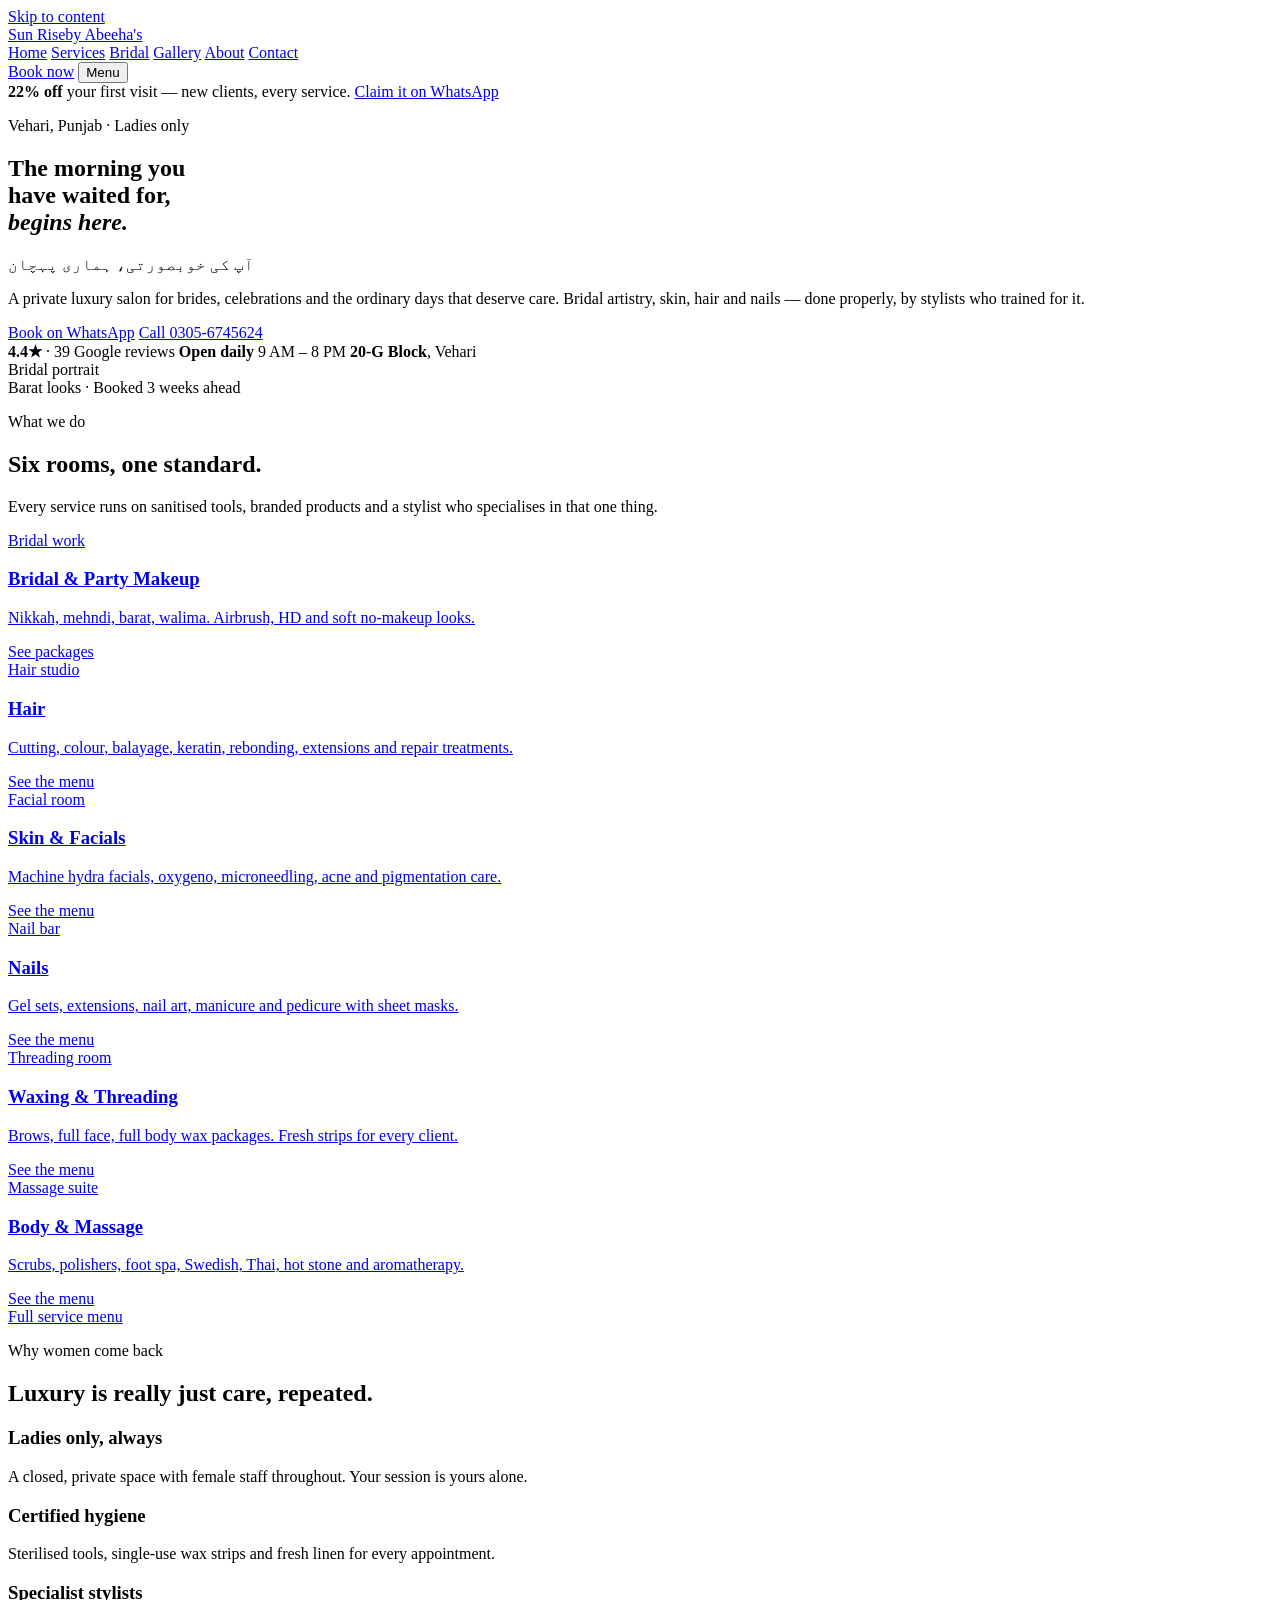
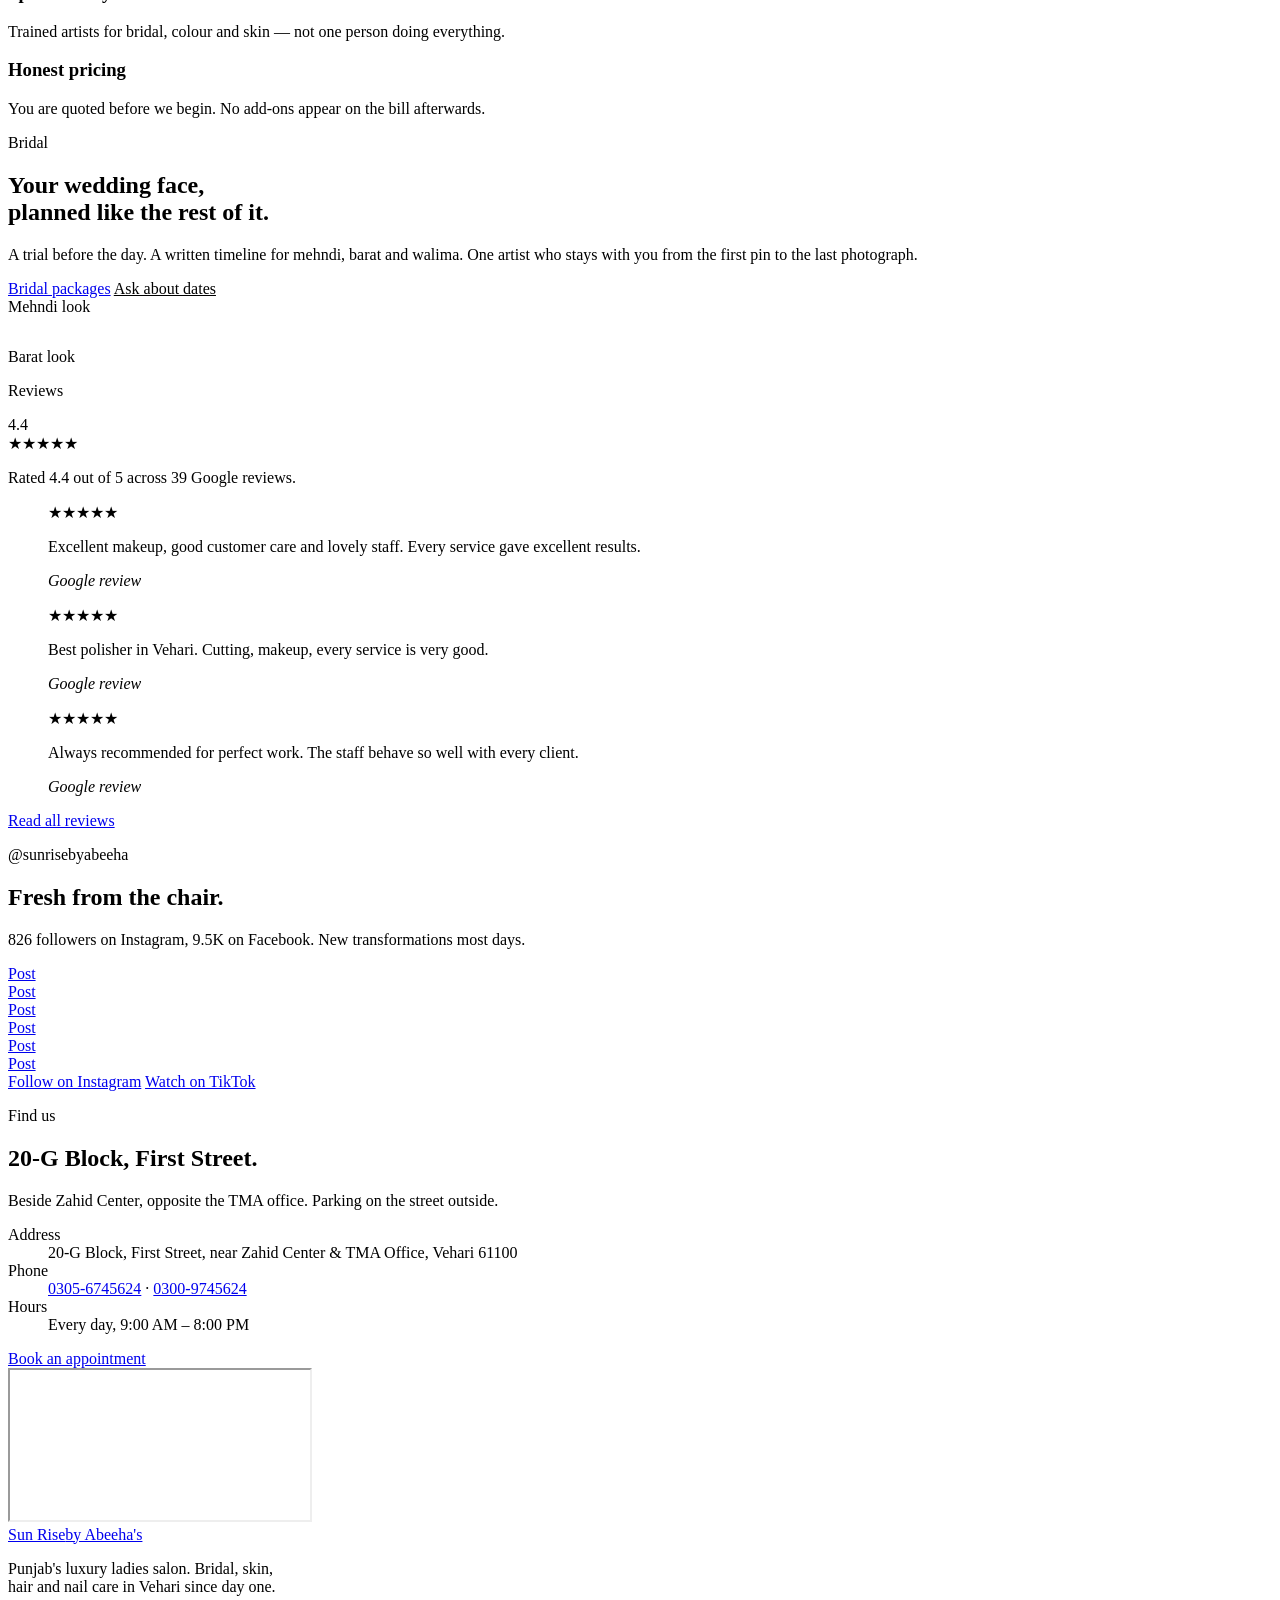
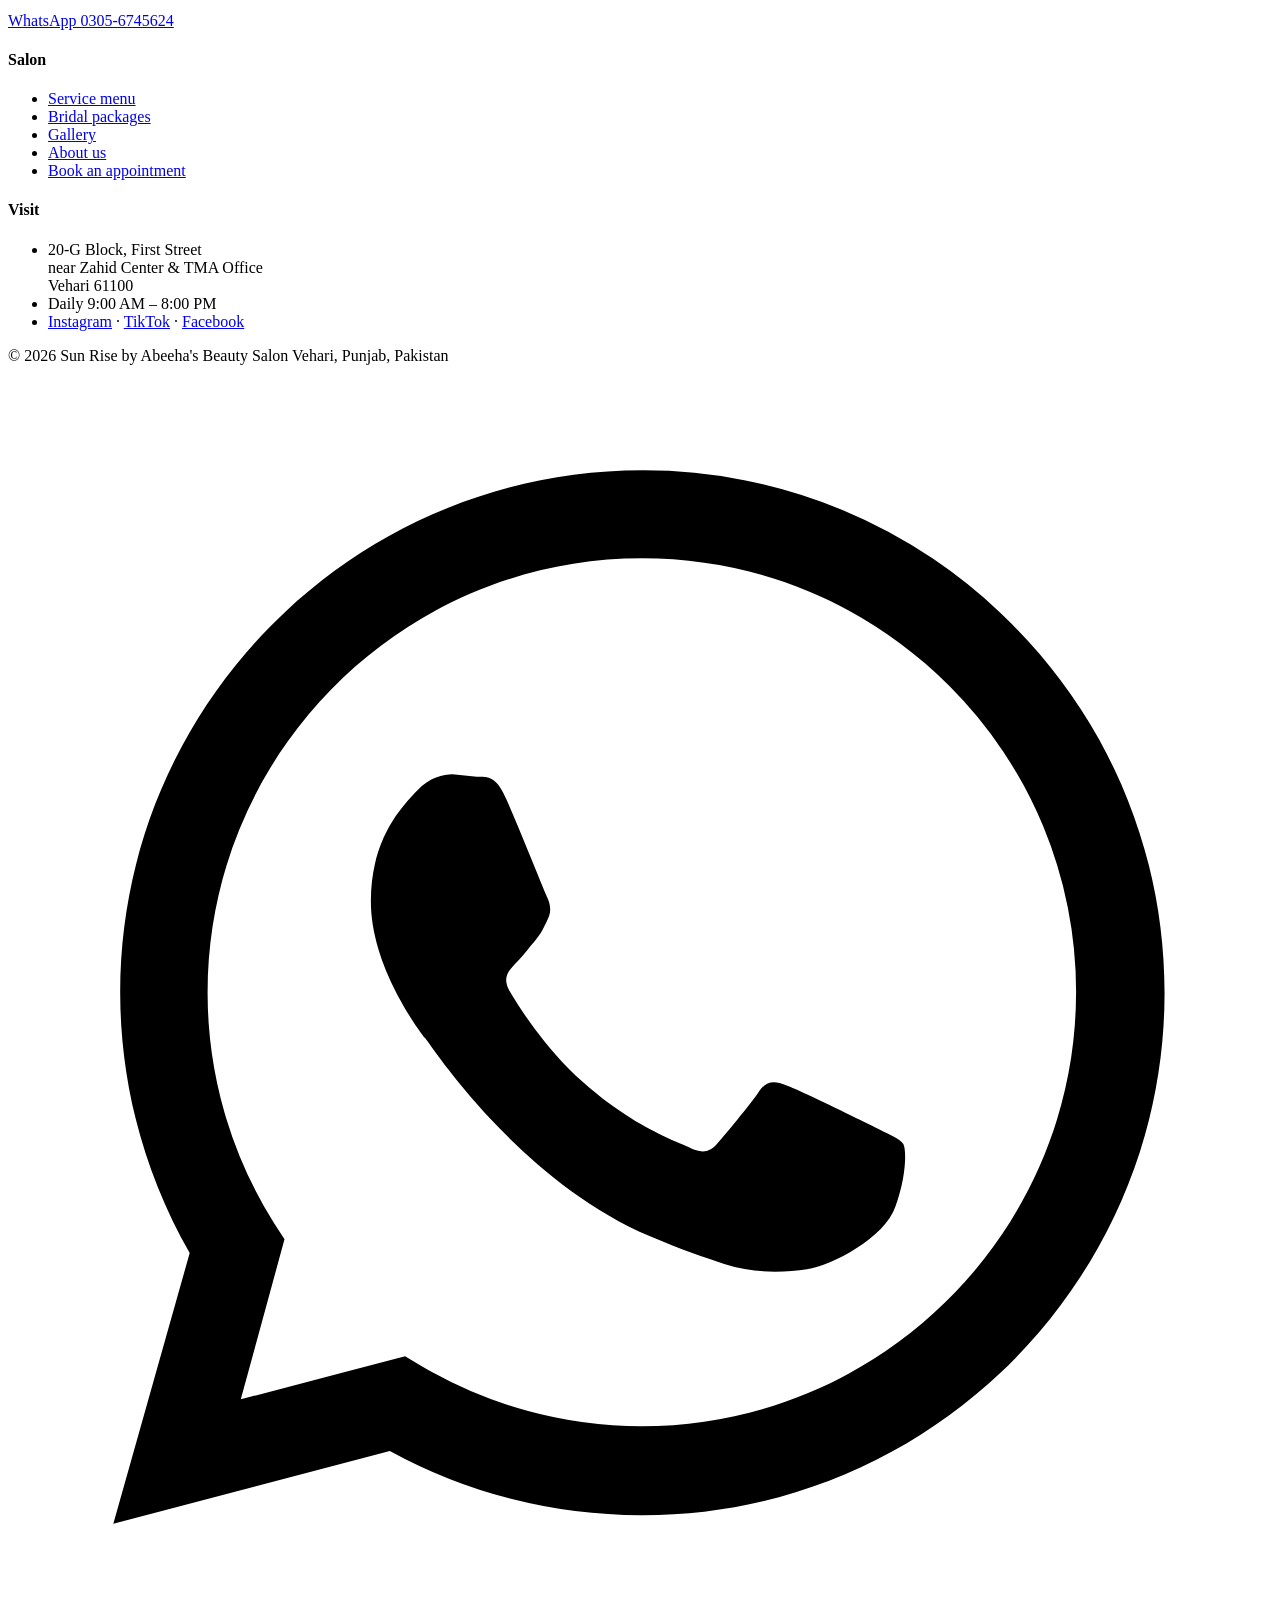
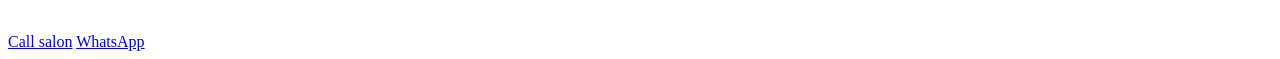
==== index.html @ e882ffe5 "Add files via upload" ====
<!DOCTYPE html>
<html lang="en">
<head>
<meta charset="utf-8">
<meta name="viewport" content="width=device-width, initial-scale=1">
<title>Sun Rise by Abeeha's Beauty Salon — Luxury Ladies Salon in Vehari</title>
<meta name="description" content="Vehari's luxury ladies-only beauty salon. Bridal makeup, hydra facials, hair colour, nails and massage by certified stylists. Open daily 9 AM–8 PM. 22% off your first visit.">
<link rel="canonical" href="https://www.sunrisebyabeeha.com/">
<meta property="og:type" content="website">
<meta property="og:title" content="Sun Rise by Abeeha's Beauty Salon — Luxury Ladies Salon in Vehari">
<meta property="og:description" content="Bridal makeup, skin, hair and nail care in a private ladies-only salon in Vehari. 22% off your first visit.">
<meta property="og:image" content="https://www.sunrisebyabeeha.com/images/og-cover.jpg">
<meta property="og:locale" content="en_PK">
<meta name="theme-color" content="#7B1E3A">
<link rel="preconnect" href="https://fonts.googleapis.com">
<link rel="preconnect" href="https://fonts.gstatic.com" crossorigin>
<link href="https://fonts.googleapis.com/css2?family=Fraunces:ital,opsz,wght@0,9..144,400;0,9..144,500;1,9..144,400&family=Jost:wght@300;400;500&family=Noto+Nastaliq+Urdu:wght@400&display=swap" rel="stylesheet">
<link rel="stylesheet" href="assets/styles.css">

<!-- Local business structured data. UPDATE the geo coordinates and URL once the domain is live. -->
<script type="application/ld+json">
{
  "@context": "https://schema.org",
  "@type": "BeautySalon",
  "name": "Sun Rise by Abeeha's Beauty Salon",
  "description": "Luxury ladies-only beauty salon in Vehari offering bridal makeup, facials, hair, nails, waxing and massage.",
  "image": "https://www.sunrisebyabeeha.com/images/og-cover.jpg",
  "url": "https://www.sunrisebyabeeha.com/",
  "telephone": "+923056745624",
  "priceRange": "$$",
  "currenciesAccepted": "PKR",
  "address": {
    "@type": "PostalAddress",
    "streetAddress": "20-G Block, First Street, near Zahid Center & TMA Office",
    "addressLocality": "Vehari",
    "addressRegion": "Punjab",
    "postalCode": "61100",
    "addressCountry": "PK"
  },
  "geo": { "@type": "GeoCoordinates", "latitude": 30.0442, "longitude": 72.3441 },
  "openingHoursSpecification": [{
    "@type": "OpeningHoursSpecification",
    "dayOfWeek": ["Monday","Tuesday","Wednesday","Thursday","Friday","Saturday","Sunday"],
    "opens": "09:00", "closes": "20:00"
  }],
  "aggregateRating": { "@type": "AggregateRating", "ratingValue": "4.4", "reviewCount": "39" },
  "sameAs": [
    "https://www.instagram.com/sunrisebyabeeha",
    "https://www.tiktok.com/@sunrisesaloon",
    "https://www.facebook.com/SunRiseByAbeehasBeautySalon"
  ],
  "hasOfferCatalog": {
    "@type": "OfferCatalog",
    "name": "Salon services",
    "itemListElement": [
      { "@type": "Offer", "itemOffered": { "@type": "Service", "name": "Bridal makeup" } },
      { "@type": "Offer", "itemOffered": { "@type": "Service", "name": "Hydra facial" } },
      { "@type": "Offer", "itemOffered": { "@type": "Service", "name": "Hair colour and styling" } },
      { "@type": "Offer", "itemOffered": { "@type": "Service", "name": "Manicure and pedicure" } }
    ]
  }
}
</script>
</head>

<body>
<a class="skip" href="#main">Skip to content</a>

<!-- ===== Header ===== -->
<header class="top">
  <div class="shell top__in">
    <a class="brand" href="index.html">
      <span class="brand__mark" aria-hidden="true"></span>
      <span class="brand__name">Sun Rise<span class="brand__sub">by Abeeha's</span></span>
    </a>
    <nav class="nav" id="nav" aria-label="Main">
      <a href="index.html" aria-current="page">Home</a>
      <a href="services.html">Services</a>
      <a href="bridal.html">Bridal</a>
      <a href="gallery.html">Gallery</a>
      <a href="about.html">About</a>
      <a href="contact.html">Contact</a>
    </nav>
    <a class="btn top__cta" href="contact.html">Book now</a>
    <button class="burger" type="button" aria-expanded="false" aria-controls="nav">
      <span></span><span></span><span></span>
      <span class="sr">Menu</span>
    </button>
  </div>
</header>

<!-- ===== Offer ribbon ===== -->
<div class="ribbon">
  <div class="shell ribbon__in">
    <span><b>22% off</b> your first visit — new clients, every service.</span>
    <a href="https://wa.me/923056745624?text=Assalam-o-Alaikum!%20I%20am%20a%20new%20client%20and%20would%20like%20to%20claim%20the%2022%25%20first-visit%20offer.">Claim it on WhatsApp</a>
  </div>
</div>

<main id="main">

  <!-- ===== Hero ===== -->
  <section class="hero">
    <div class="shell hero__in">
      <div>
        <p class="eyebrow">Vehari, Punjab · Ladies only</p>
        <h1>The morning you<br>have waited for,<br><em>begins here.</em></h1>
        <p class="hero__urdu" lang="ur">آپ کی خوبصورتی، ہماری پہچان</p>
        <p class="lede">A private luxury salon for brides, celebrations and the ordinary days that deserve care. Bridal artistry, skin, hair and nails — done properly, by stylists who trained for it.</p>
        <div class="btn-row">
          <a class="btn" href="https://wa.me/923056745624?text=Assalam-o-Alaikum!%20I%20would%20like%20to%20book%20an%20appointment." rel="noopener">Book on WhatsApp</a>
          <a class="btn btn--ghost" href="tel:+923056745624">Call 0305-6745624</a>
        </div>
        <div class="hero__meta">
          <span><b>4.4★</b> · 39 Google reviews</span>
          <span><b>Open daily</b> 9 AM – 8 PM</span>
          <span><b>20-G Block</b>, Vehari</span>
        </div>
      </div>

      <div class="niche">
        <!-- REPLACE: bridal portrait, shot vertically (3:4). Ideal size 900×1200. -->
        <div class="niche__frame"><div class="ph ph--c">Bridal portrait</div></div>
        <span class="niche__tag">Barat looks · Booked 3 weeks ahead</span>
      </div>
    </div>
  </section>

  <!-- ===== Services ===== -->
  <section class="band band--tint">
    <div class="shell">
      <div class="head rise">
        <p class="eyebrow">What we do</p>
        <h2>Six rooms, one standard.</h2>
        <p class="lede">Every service runs on sanitised tools, branded products and a stylist who specialises in that one thing.</p>
      </div>

      <div class="grid grid--3 rise">
        <a class="cat" href="bridal.html">
          <div class="cat__img"><div class="ph ph--c">Bridal work</div></div>
          <div class="cat__body">
            <h3>Bridal &amp; Party Makeup</h3>
            <p>Nikkah, mehndi, barat, walima. Airbrush, HD and soft no-makeup looks.</p>
            <span class="cat__more">See packages</span>
          </div>
        </a>
        <a class="cat" href="services.html#hair">
          <div class="cat__img"><div class="ph ph--d">Hair studio</div></div>
          <div class="cat__body">
            <h3>Hair</h3>
            <p>Cutting, colour, balayage, keratin, rebonding, extensions and repair treatments.</p>
            <span class="cat__more">See the menu</span>
          </div>
        </a>
        <a class="cat" href="services.html#skin">
          <div class="cat__img"><div class="ph ph--a">Facial room</div></div>
          <div class="cat__body">
            <h3>Skin &amp; Facials</h3>
            <p>Machine hydra facials, oxygeno, microneedling, acne and pigmentation care.</p>
            <span class="cat__more">See the menu</span>
          </div>
        </a>
        <a class="cat" href="services.html#nails">
          <div class="cat__img"><div class="ph ph--b">Nail bar</div></div>
          <div class="cat__body">
            <h3>Nails</h3>
            <p>Gel sets, extensions, nail art, manicure and pedicure with sheet masks.</p>
            <span class="cat__more">See the menu</span>
          </div>
        </a>
        <a class="cat" href="services.html#wax">
          <div class="cat__img"><div class="ph ph--e">Threading room</div></div>
          <div class="cat__body">
            <h3>Waxing &amp; Threading</h3>
            <p>Brows, full face, full body wax packages. Fresh strips for every client.</p>
            <span class="cat__more">See the menu</span>
          </div>
        </a>
        <a class="cat" href="services.html#body">
          <div class="cat__img"><div class="ph ph--d">Massage suite</div></div>
          <div class="cat__body">
            <h3>Body &amp; Massage</h3>
            <p>Scrubs, polishers, foot spa, Swedish, Thai, hot stone and aromatherapy.</p>
            <span class="cat__more">See the menu</span>
          </div>
        </a>
      </div>

      <div class="btn-row mt rise"><a class="btn btn--ghost" href="services.html">Full service menu</a></div>
    </div>
  </section>

  <!-- ===== Why us ===== -->
  <section class="band">
    <div class="shell">
      <div class="head head--center rise">
        <p class="eyebrow eyebrow--center">Why women come back</p>
        <h2>Luxury is really just care, repeated.</h2>
      </div>
      <div class="grid grid--4 rise">
        <div class="value">
          <h3>Ladies only, always</h3>
          <p>A closed, private space with female staff throughout. Your session is yours alone.</p>
        </div>
        <div class="value">
          <h3>Certified hygiene</h3>
          <p>Sterilised tools, single-use wax strips and fresh linen for every appointment.</p>
        </div>
        <div class="value">
          <h3>Specialist stylists</h3>
          <p>Trained artists for bridal, colour and skin — not one person doing everything.</p>
        </div>
        <div class="value">
          <h3>Honest pricing</h3>
          <p>You are quoted before we begin. No add-ons appear on the bill afterwards.</p>
        </div>
      </div>
    </div>
  </section>

  <!-- ===== Bridal strip ===== -->
  <section class="band band--rose">
    <div class="shell grid grid--2" style="align-items:center">
      <div class="rise">
        <p class="eyebrow">Bridal</p>
        <h2>Your wedding face,<br>planned like the rest of it.</h2>
        <p class="lede mt">A trial before the day. A written timeline for mehndi, barat and walima. One artist who stays with you from the first pin to the last photograph.</p>
        <div class="btn-row mt">
          <a class="btn btn--light" href="bridal.html">Bridal packages</a>
          <a class="btn btn--ghost" style="color:var(--gold-light);border-color:var(--gold-light)" href="https://wa.me/923056745624?text=Assalam-o-Alaikum!%20I%20would%20like%20to%20ask%20about%20bridal%20packages.">Ask about dates</a>
        </div>
      </div>
      <div class="grid grid--2 rise">
        <!-- REPLACE: two bridal photos, square or 3:4 -->
        <div class="shot shot--tall" style="cursor:default"><div class="ph ph--c">Mehndi look</div></div>
        <div class="shot shot--tall" style="cursor:default;margin-top:2rem"><div class="ph ph--e">Barat look</div></div>
      </div>
    </div>
  </section>

  <!-- ===== Reviews ===== -->
  <section class="band band--tint">
    <div class="shell">
      <div class="head rise">
        <p class="eyebrow">Reviews</p>
        <div class="score">
          <span class="score__n">4.4</span>
          <div>
            <div class="stars" aria-hidden="true">★★★★★</div>
            <p class="lede">Rated 4.4 out of 5 across 39 Google reviews.</p>
          </div>
        </div>
      </div>
      <div class="grid grid--3 rise">
        <blockquote class="review">
          <div class="stars" aria-hidden="true">★★★★★</div>
          <p>Excellent makeup, good customer care and lovely staff. Every service gave excellent results.</p>
          <cite>Google review</cite>
        </blockquote>
        <blockquote class="review">
          <div class="stars" aria-hidden="true">★★★★★</div>
          <p>Best polisher in Vehari. Cutting, makeup, every service is very good.</p>
          <cite>Google review</cite>
        </blockquote>
        <blockquote class="review">
          <div class="stars" aria-hidden="true">★★★★★</div>
          <p>Always recommended for perfect work. The staff behave so well with every client.</p>
          <cite>Google review</cite>
        </blockquote>
      </div>
      <!-- REPLACE the three quotes above with your latest Google reviews. -->
      <div class="btn-row mt rise"><a class="btn btn--ghost" href="https://www.google.com/search?q=Sun+Rise+by+Abeeha%27s+Beauty+Salon+Vehari" rel="noopener">Read all reviews</a></div>
    </div>
  </section>

  <!-- ===== Instagram ===== -->
  <section class="band">
    <div class="shell">
      <div class="head head--center rise">
        <p class="eyebrow eyebrow--center">@sunrisebyabeeha</p>
        <h2>Fresh from the chair.</h2>
        <p class="lede">826 followers on Instagram, 9.5K on Facebook. New transformations most days.</p>
      </div>
      <!-- REPLACE: six recent Instagram squares, or install a free feed widget here. -->
      <div class="ig rise">
        <a href="https://www.instagram.com/sunrisebyabeeha" rel="noopener"><div class="ph ph--a">Post</div></a>
        <a href="https://www.instagram.com/sunrisebyabeeha" rel="noopener"><div class="ph ph--c">Post</div></a>
        <a href="https://www.instagram.com/sunrisebyabeeha" rel="noopener"><div class="ph ph--b">Post</div></a>
        <a href="https://www.instagram.com/sunrisebyabeeha" rel="noopener"><div class="ph ph--e">Post</div></a>
        <a href="https://www.instagram.com/sunrisebyabeeha" rel="noopener"><div class="ph ph--d">Post</div></a>
        <a href="https://www.instagram.com/sunrisebyabeeha" rel="noopener"><div class="ph ph--a">Post</div></a>
      </div>
      <div class="btn-row mt rise" style="justify-content:center">
        <a class="btn btn--ghost" href="https://www.instagram.com/sunrisebyabeeha" rel="noopener">Follow on Instagram</a>
        <a class="btn btn--ghost" href="https://www.tiktok.com/@sunrisesaloon" rel="noopener">Watch on TikTok</a>
      </div>
    </div>
  </section>

  <!-- ===== Visit ===== -->
  <section class="band band--tint">
    <div class="shell grid grid--2">
      <div class="rise">
        <p class="eyebrow">Find us</p>
        <h2>20-G Block, First Street.</h2>
        <p class="lede mt">Beside Zahid Center, opposite the TMA office. Parking on the street outside.</p>
        <dl class="info mt">
          <div><dt>Address</dt><dd>20-G Block, First Street, near Zahid Center &amp; TMA Office, Vehari 61100</dd></div>
          <div><dt>Phone</dt><dd><a href="tel:+923056745624">0305-6745624</a> · <a href="tel:+923009745624">0300-9745624</a></dd></div>
          <div><dt>Hours</dt><dd>Every day, 9:00 AM – 8:00 PM</dd></div>
        </dl>
        <div class="btn-row mt"><a class="btn" href="contact.html">Book an appointment</a></div>
      </div>
      <!-- REPLACE the src below with your own Google Maps embed:
           Google Maps → search the salon → Share → Embed a map → copy the iframe. -->
      <div class="map-frame rise">
        <iframe title="Map to Sun Rise by Abeeha's Beauty Salon, Vehari" loading="lazy" referrerpolicy="no-referrer-when-downgrade"
          src="https://www.google.com/maps?q=20-G%20Block%20First%20Street%20near%20Zahid%20Center%20Vehari&output=embed"></iframe>
      </div>
    </div>
  </section>

</main>

<!-- ===== Footer ===== -->
<footer class="foot">
  <div class="shell">
    <div class="foot__grid">
      <div>
        <a class="brand" href="index.html">
          <span class="brand__mark" aria-hidden="true"></span>
          <span class="brand__name">Sun Rise<span class="brand__sub">by Abeeha's</span></span>
        </a>
        <p style="margin-top:1rem;max-width:34ch">Punjab's luxury ladies salon. Bridal, skin, hair and nail care in Vehari since day one.</p>
        <p style="margin-top:1rem"><a href="https://wa.me/923056745624">WhatsApp 0305-6745624</a></p>
      </div>
      <div>
        <h4>Salon</h4>
        <ul>
          <li><a href="services.html">Service menu</a></li>
          <li><a href="bridal.html">Bridal packages</a></li>
          <li><a href="gallery.html">Gallery</a></li>
          <li><a href="about.html">About us</a></li>
          <li><a href="contact.html">Book an appointment</a></li>
        </ul>
      </div>
      <div>
        <h4>Visit</h4>
        <ul>
          <li>20-G Block, First Street<br>near Zahid Center &amp; TMA Office<br>Vehari 61100</li>
          <li>Daily 9:00 AM – 8:00 PM</li>
          <li><a href="https://www.instagram.com/sunrisebyabeeha">Instagram</a> · <a href="https://www.tiktok.com/@sunrisesaloon">TikTok</a> · <a href="https://www.facebook.com/SunRiseByAbeehasBeautySalon">Facebook</a></li>
        </ul>
      </div>
    </div>
    <div class="foot__base">
      <span>© <span data-year>2026</span> Sun Rise by Abeeha's Beauty Salon</span>
      <span>Vehari, Punjab, Pakistan</span>
    </div>
  </div>
</footer>

<!-- ===== Persistent contact ===== -->
<a class="wa" href="https://wa.me/923056745624?text=Assalam-o-Alaikum!%20I%20would%20like%20to%20book%20an%20appointment." aria-label="Message us on WhatsApp" rel="noopener">
  <svg viewBox="0 0 24 24" aria-hidden="true"><path d="M12.04 2C6.58 2 2.13 6.45 2.13 11.91c0 1.75.46 3.45 1.32 4.95L2 22l5.25-1.38a9.9 9.9 0 0 0 4.79 1.22h.01c5.46 0 9.91-4.45 9.91-9.91 0-2.65-1.03-5.14-2.9-7.01A9.82 9.82 0 0 0 12.04 2m0 1.67c2.2 0 4.27.86 5.83 2.42a8.2 8.2 0 0 1 2.41 5.82c0 4.54-3.7 8.24-8.25 8.24a8.23 8.23 0 0 1-4.19-1.15l-.3-.18-3.12.82.83-3.04-.2-.31a8.19 8.19 0 0 1-1.26-4.38c0-4.54 3.7-8.24 8.25-8.24m-3.6 4.1c-.17 0-.44.06-.67.31-.23.25-.88.86-.88 2.1s.9 2.43 1.03 2.6c.13.16 1.76 2.68 4.26 3.76.6.26 1.06.41 1.42.53.6.19 1.14.16 1.57.1.48-.07 1.48-.6 1.68-1.19.21-.58.21-1.08.15-1.19-.06-.1-.23-.16-.48-.29-.25-.12-1.48-.73-1.71-.81-.23-.09-.4-.13-.56.12-.17.25-.64.81-.79.98-.14.16-.29.19-.54.06-.25-.12-1.06-.39-2.01-1.24-.74-.66-1.24-1.48-1.39-1.73-.14-.25-.01-.38.11-.51.11-.11.25-.29.37-.43.13-.15.17-.25.25-.42.08-.16.04-.31-.02-.43-.06-.13-.55-1.36-.77-1.85-.2-.48-.41-.42-.56-.42z"/></svg>
</a>
<nav class="callbar" aria-label="Quick contact">
  <a class="callbar__call" href="tel:+923056745624">Call salon</a>
  <a class="callbar__wa" href="https://wa.me/923056745624?text=Assalam-o-Alaikum!%20I%20would%20like%20to%20book%20an%20appointment." rel="noopener">WhatsApp</a>
</nav>

<script src="assets/site.js" defer></script>
</body>
</html>
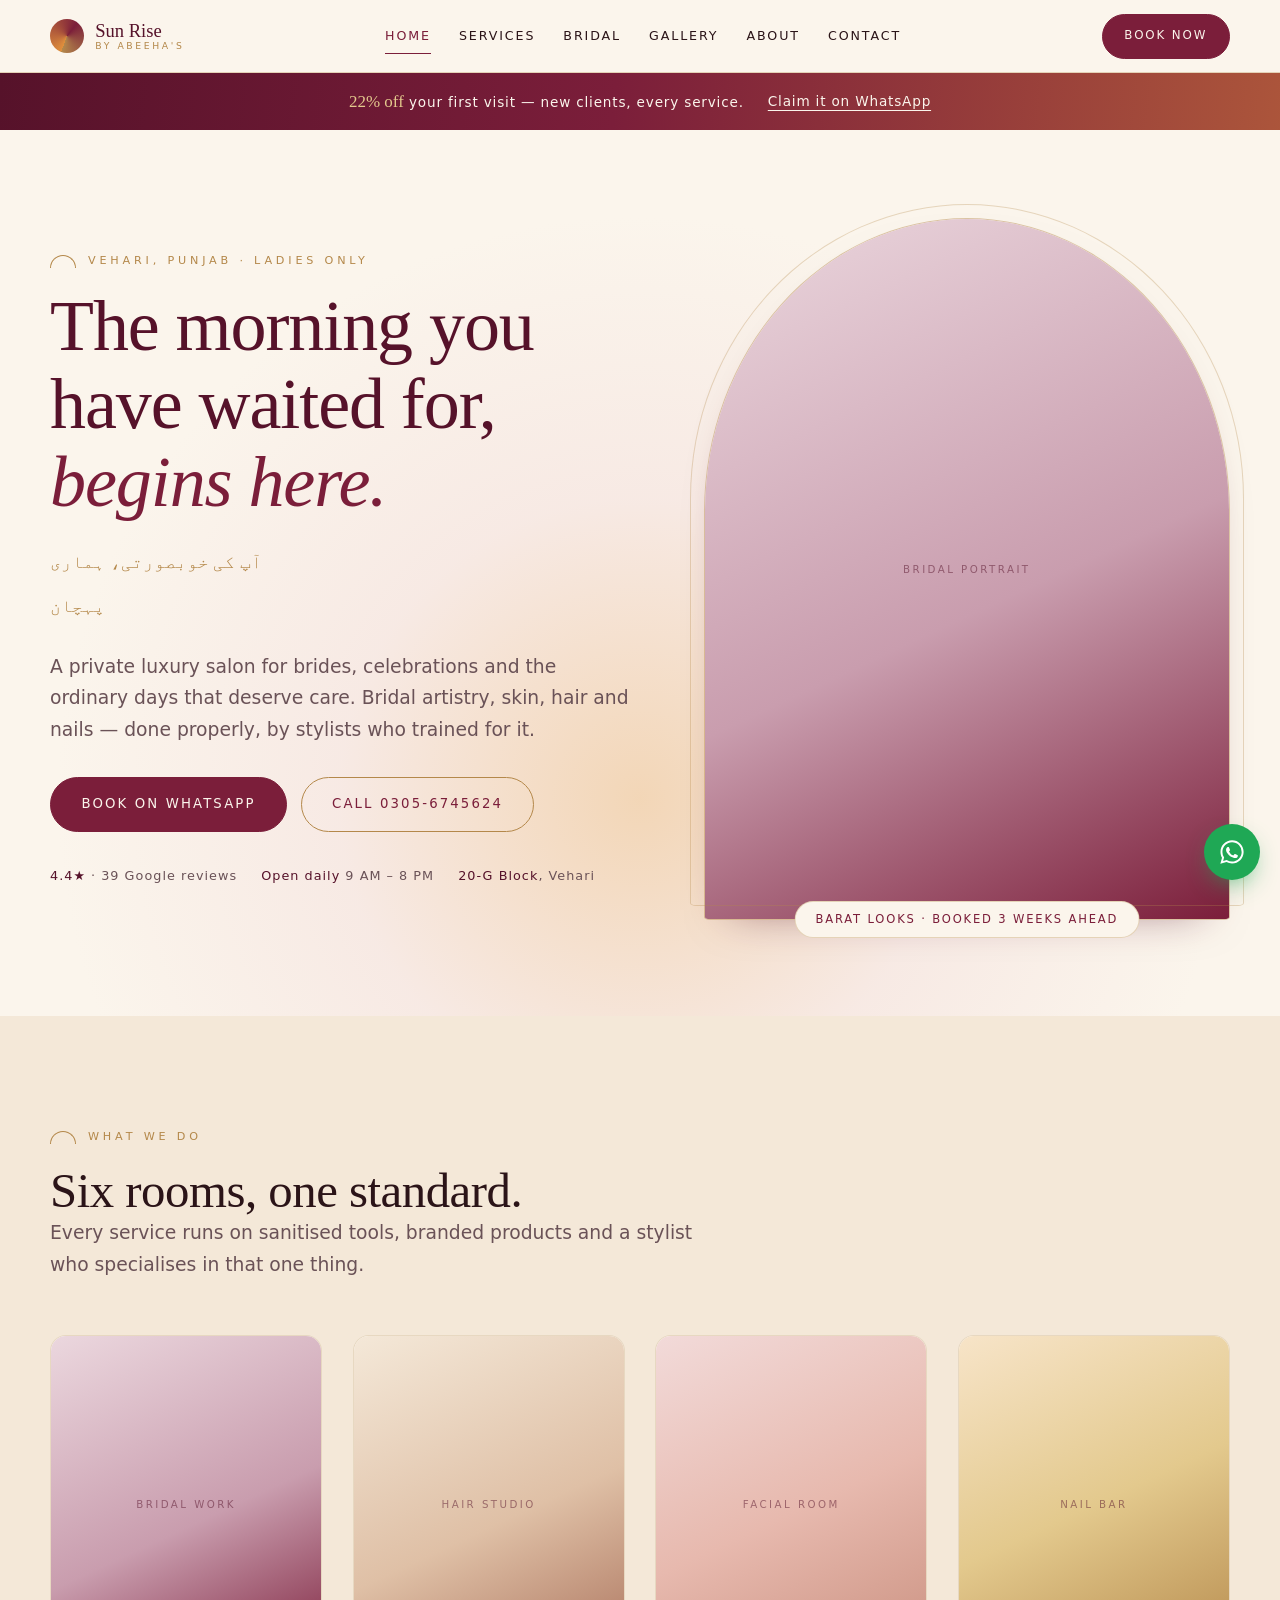
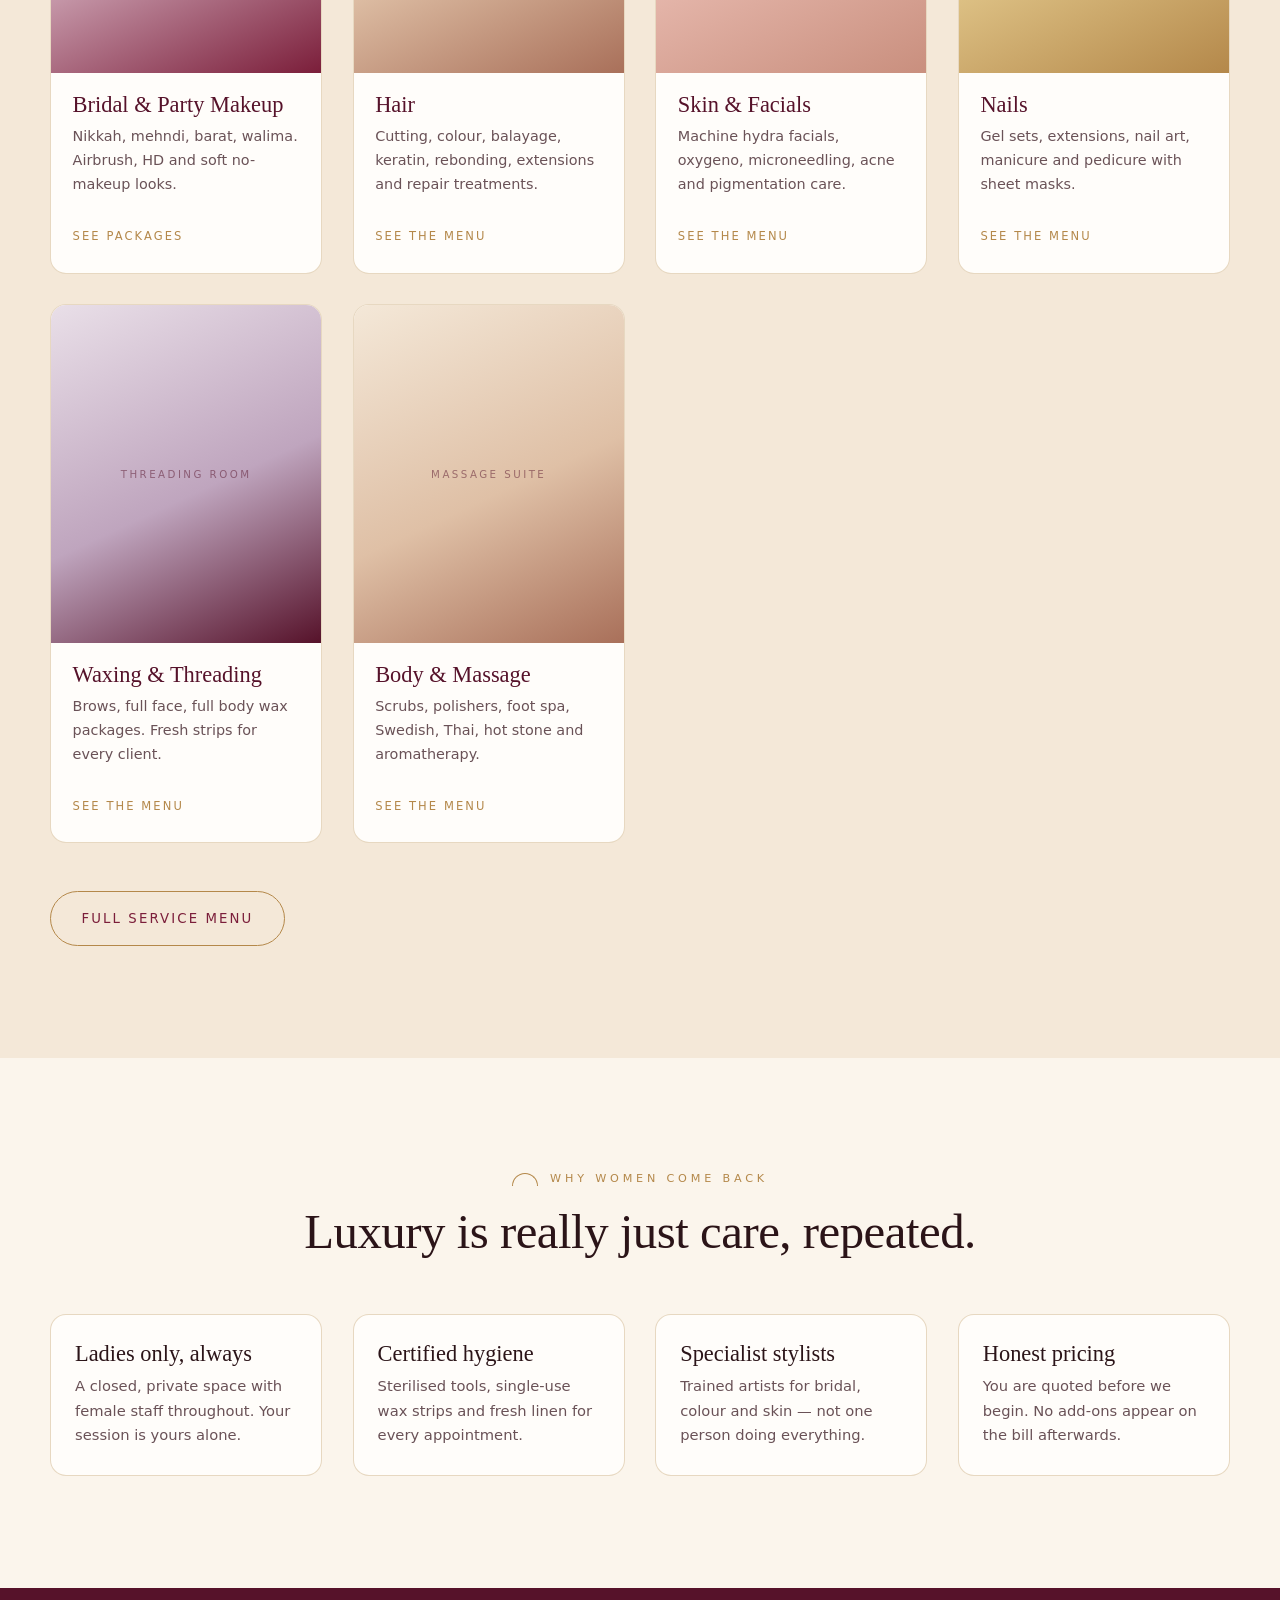
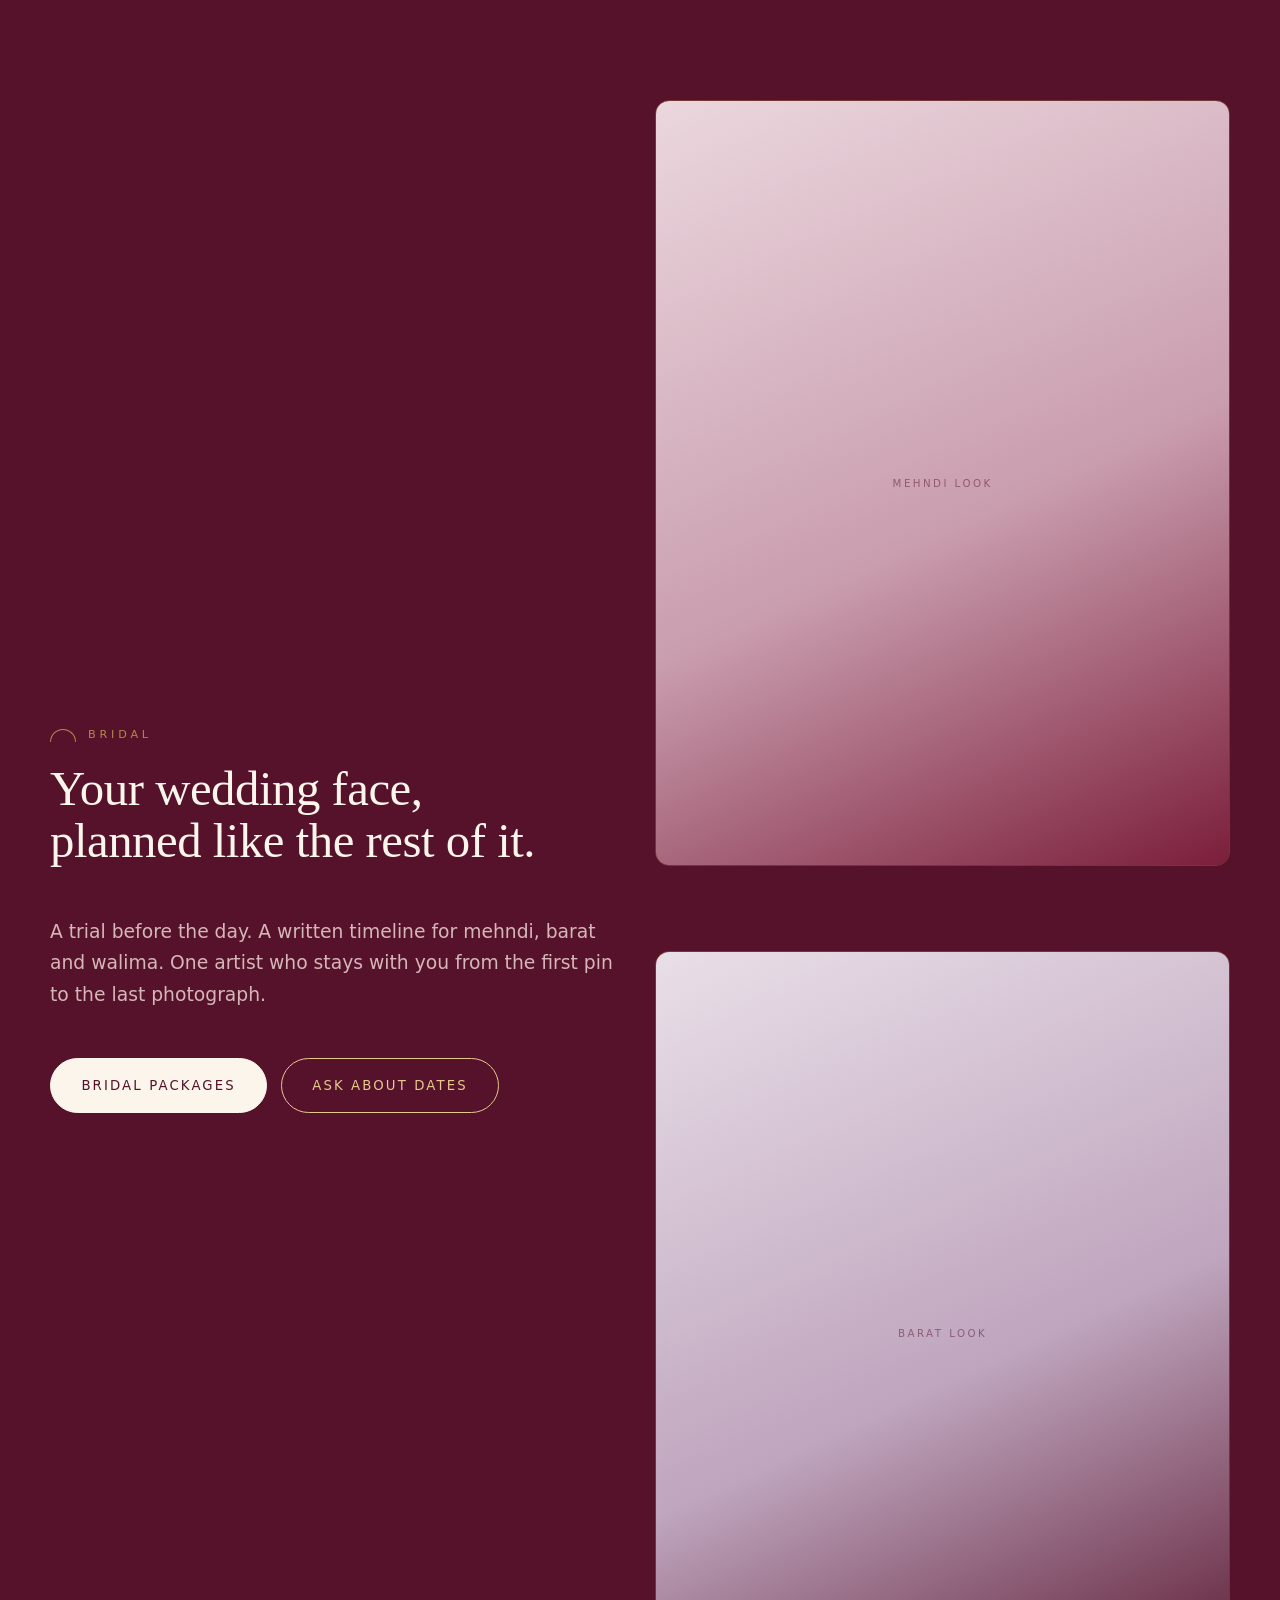
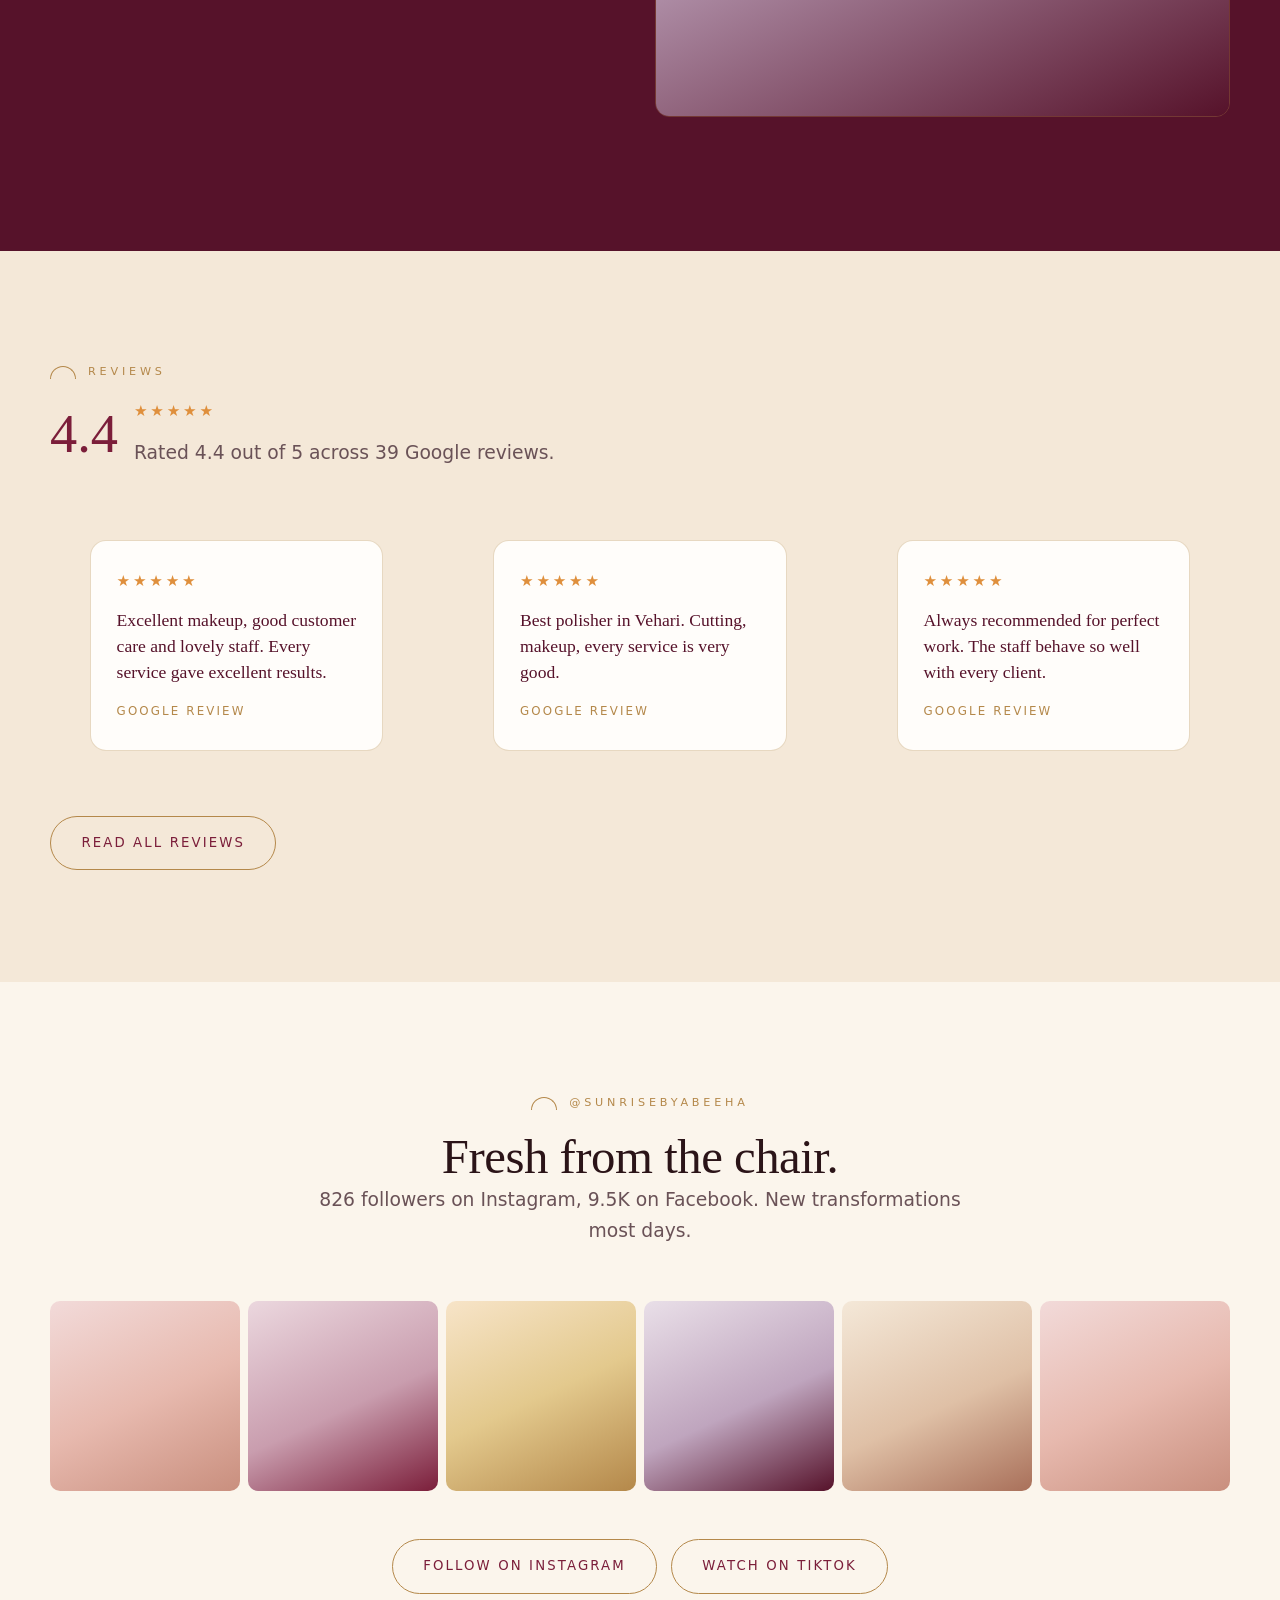
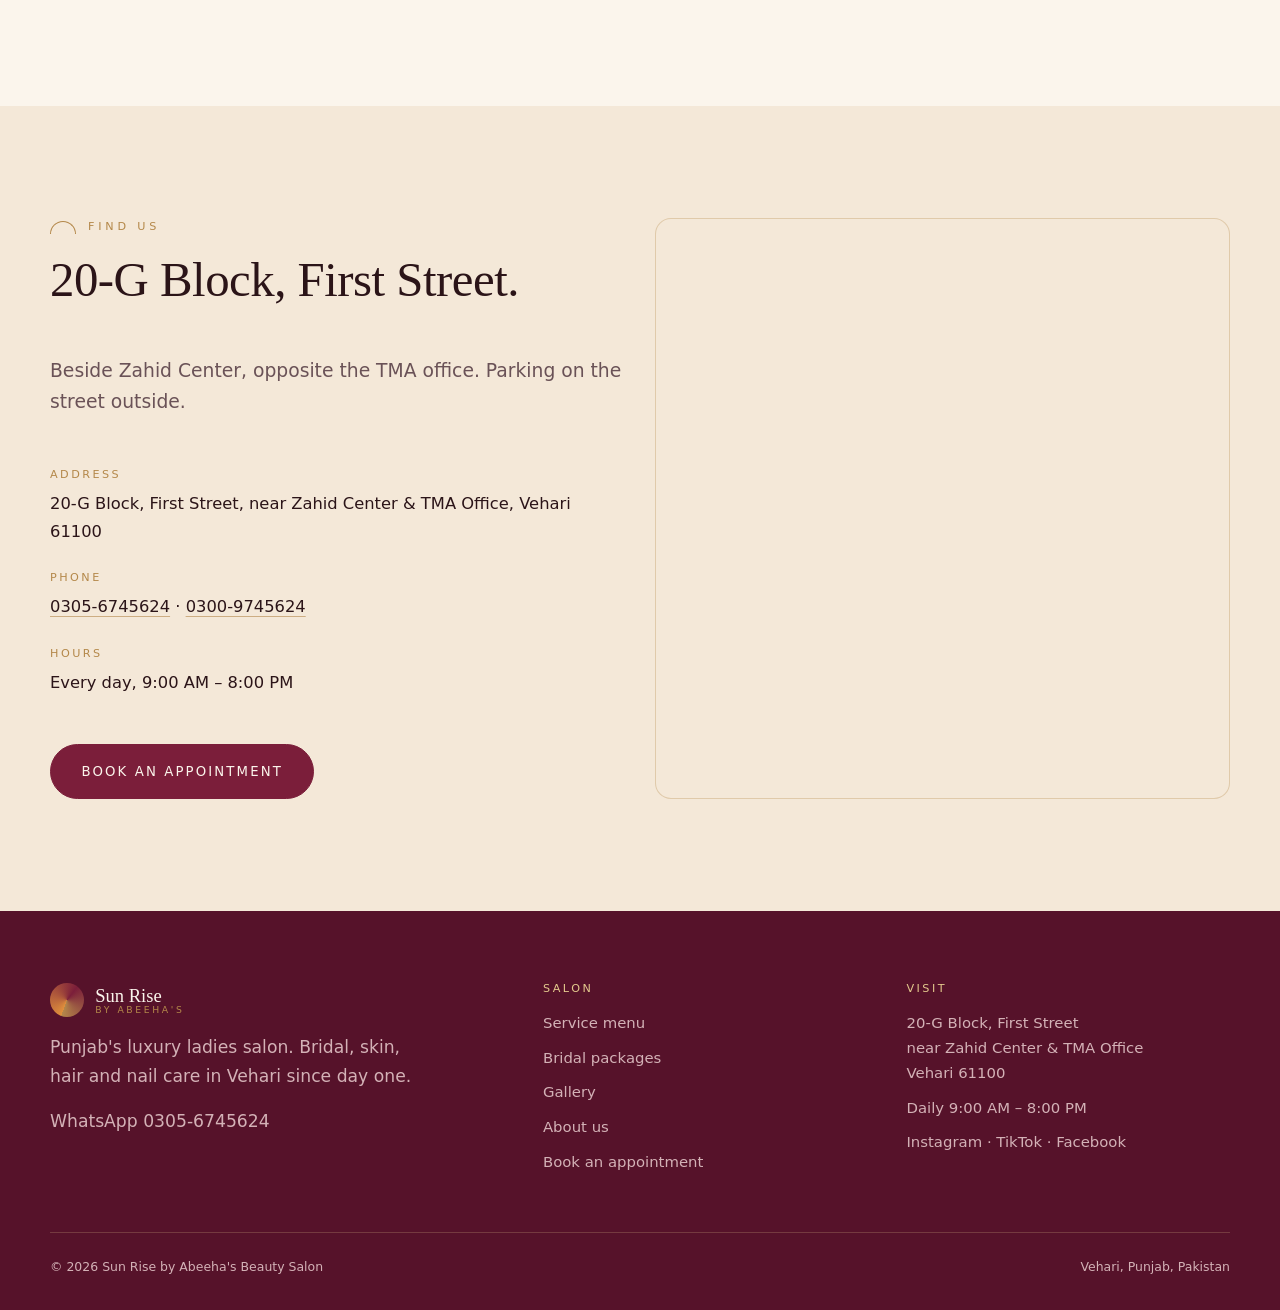
==== commit f5149fe2: "Add files via upload" ====
--- a/index.html
+++ b/index.html
@@ -5,17 +5,22 @@
 <meta name="viewport" content="width=device-width, initial-scale=1">
 <title>Sun Rise by Abeeha's Beauty Salon — Luxury Ladies Salon in Vehari</title>
 <meta name="description" content="Vehari's luxury ladies-only beauty salon. Bridal makeup, hydra facials, hair colour, nails and massage by certified stylists. Open daily 9 AM–8 PM. 22% off your first visit.">
-<link rel="canonical" href="https://www.sunrisebyabeeha.com/">
+<link rel="canonical" href="https://bilalaivideo-hash.github.io/sunrise-salon/">
 <meta property="og:type" content="website">
+<meta property="og:url" content="https://bilalaivideo-hash.github.io/sunrise-salon/">
+<meta property="og:site_name" content="Sun Rise by Abeeha's Beauty Salon">
+<meta name="twitter:card" content="summary_large_image">
 <meta property="og:title" content="Sun Rise by Abeeha's Beauty Salon — Luxury Ladies Salon in Vehari">
 <meta property="og:description" content="Bridal makeup, skin, hair and nail care in a private ladies-only salon in Vehari. 22% off your first visit.">
-<meta property="og:image" content="https://www.sunrisebyabeeha.com/images/og-cover.jpg">
+<meta property="og:image" content="https://bilalaivideo-hash.github.io/sunrise-salon/og-cover.png">
 <meta property="og:locale" content="en_PK">
 <meta name="theme-color" content="#7B1E3A">
 <link rel="preconnect" href="https://fonts.googleapis.com">
 <link rel="preconnect" href="https://fonts.gstatic.com" crossorigin>
 <link href="https://fonts.googleapis.com/css2?family=Fraunces:ital,opsz,wght@0,9..144,400;0,9..144,500;1,9..144,400&family=Jost:wght@300;400;500&family=Noto+Nastaliq+Urdu:wght@400&display=swap" rel="stylesheet">
-<link rel="stylesheet" href="assets/styles.css">
+<link rel="icon" href="favicon.svg" type="image/svg+xml">
+<link rel="apple-touch-icon" href="favicon.svg">
+<link rel="stylesheet" href="styles.css">
 
 <!-- Local business structured data. UPDATE the geo coordinates and URL once the domain is live. -->
 <script type="application/ld+json">
@@ -24,8 +29,8 @@
   "@type": "BeautySalon",
   "name": "Sun Rise by Abeeha's Beauty Salon",
   "description": "Luxury ladies-only beauty salon in Vehari offering bridal makeup, facials, hair, nails, waxing and massage.",
-  "image": "https://www.sunrisebyabeeha.com/images/og-cover.jpg",
-  "url": "https://www.sunrisebyabeeha.com/",
+  "image": "https://bilalaivideo-hash.github.io/sunrise-salon/og-cover.png",
+  "url": "https://bilalaivideo-hash.github.io/sunrise-salon/",
   "telephone": "+923056745624",
   "priceRange": "$$",
   "currenciesAccepted": "PKR",
@@ -369,6 +374,6 @@
   <a class="callbar__wa" href="https://wa.me/923056745624?text=Assalam-o-Alaikum!%20I%20would%20like%20to%20book%20an%20appointment." rel="noopener">WhatsApp</a>
 </nav>
 
-<script src="assets/site.js" defer></script>
+<script src="site.js" defer></script>
 </body>
 </html>
--- a/styles.css
+++ b/styles.css
@@ -0,0 +1,470 @@
+/* ==========================================================================
+   Sun Rise by Abeeha's Beauty Salon — shared stylesheet
+   Design system: "Sunrise Arch"
+   Signature motif: the arched niche (jharokha) + a rising sun arc.
+   ========================================================================== */
+
+/* ---- 1. Tokens ---------------------------------------------------------- */
+:root {
+  /* Colour: dawn over a rose-brick courtyard */
+  --cream:        #FBF5EC;   /* page ground */
+  --cream-deep:   #F4E8D8;   /* alternating band */
+  --blush:        #F2DAD9;   /* soft tint, cards */
+  --maroon:       #7B1E3A;   /* primary brand */
+  --maroon-deep:  #56122A;   /* headings on light, footer ground */
+  --ink:          #2B1418;   /* body text */
+  --ink-soft:     #6A5257;   /* secondary text */
+  --gold:         #B4884A;   /* antique gold — lines & hovers only */
+  --gold-light:   #E3C98D;
+  --saffron:      #DF8F3C;   /* the sun itself */
+  --white:        #FFFDFA;
+
+  /* Type */
+  --display: "Fraunces", "Hoefler Text", Georgia, "Times New Roman", serif;
+  --body:    "Jost", "Avenir Next", "Segoe UI", system-ui, sans-serif;
+  --urdu:    "Noto Nastaliq Urdu", "Jameel Noori Nastaleeq", serif;
+
+  /* Rhythm */
+  --shell: 1180px;
+  --gut: clamp(1.15rem, 4vw, 2.5rem);
+  --band: clamp(3.75rem, 9vw, 7rem);
+  --arch: 50% 50% 6px 6px / 42% 42% 3px 3px;  /* the niche */
+
+  --line: 1px solid rgba(180, 136, 74, 0.32);
+  --shadow-soft: 0 18px 44px -28px rgba(86, 18, 42, 0.55);
+  --ease: cubic-bezier(0.22, 0.61, 0.36, 1);
+}
+
+/* ---- 2. Reset ----------------------------------------------------------- */
+*, *::before, *::after { box-sizing: border-box; }
+html { -webkit-text-size-adjust: 100%; scroll-behavior: smooth; }
+body {
+  margin: 0;
+  background: var(--cream);
+  color: var(--ink);
+  font-family: var(--body);
+  font-size: clamp(1rem, 0.97rem + 0.18vw, 1.075rem);
+  line-height: 1.68;
+  font-weight: 350;
+  -webkit-font-smoothing: antialiased;
+  overflow-x: hidden;
+}
+img, svg, iframe { max-width: 100%; display: block; }
+a { color: inherit; }
+h1, h2, h3, h4 { font-family: var(--display); font-weight: 500; line-height: 1.08; margin: 0; }
+h1 { font-size: clamp(2.6rem, 7.2vw, 4.5rem); letter-spacing: -0.015em; }
+h2 { font-size: clamp(2rem, 4.6vw, 3.05rem); letter-spacing: -0.01em; }
+h3 { font-size: clamp(1.18rem, 2vw, 1.4rem); }
+p  { margin: 0 0 1rem; }
+p:last-child { margin-bottom: 0; }
+ul { margin: 0; padding: 0; list-style: none; }
+
+::selection { background: var(--maroon); color: var(--cream); }
+:focus-visible {
+  outline: 2.5px solid var(--maroon);
+  outline-offset: 3px;
+  border-radius: 3px;
+}
+
+/* ---- 3. Layout helpers -------------------------------------------------- */
+.shell { width: min(100% - (var(--gut) * 2), var(--shell)); margin-inline: auto; }
+.band { padding-block: var(--band); }
+.band--tint { background: var(--cream-deep); }
+.band--rose { background: var(--maroon-deep); color: var(--blush); }
+.band--rose h2, .band--rose h3 { color: var(--cream); }
+
+.eyebrow {
+  font-size: 0.7rem;
+  letter-spacing: 0.34em;
+  text-transform: uppercase;
+  font-weight: 500;
+  color: var(--gold);
+  margin: 0 0 1.1rem;
+  display: flex;
+  align-items: center;
+  gap: 0.75rem;
+}
+.eyebrow::before {
+  content: "";
+  width: 26px; height: 13px;
+  border: 1px solid currentColor;
+  border-bottom: 0;
+  border-radius: 26px 26px 0 0;  /* a small rising sun */
+  flex: none;
+}
+.eyebrow--center { justify-content: center; }
+.lede { font-size: 1.09em; color: var(--ink-soft); max-width: 56ch; }
+.band--rose .lede { color: rgba(242, 218, 217, 0.82); }
+.head { max-width: 62ch; margin-bottom: clamp(2.2rem, 5vw, 3.4rem); }
+.head--center { margin-inline: auto; text-align: center; }
+.head--center .lede { margin-inline: auto; }
+
+/* ---- 4. Buttons --------------------------------------------------------- */
+.btn {
+  display: inline-flex; align-items: center; justify-content: center; gap: 0.55rem;
+  padding: 0.95rem 1.9rem;
+  font-family: var(--body); font-size: 0.83rem; font-weight: 500;
+  letter-spacing: 0.16em; text-transform: uppercase; text-decoration: none;
+  border: 1px solid var(--maroon); border-radius: 100px;
+  background: var(--maroon); color: var(--cream);
+  cursor: pointer;
+  transition: background 0.35s var(--ease), color 0.35s var(--ease),
+              border-color 0.35s var(--ease), transform 0.35s var(--ease);
+}
+.btn:hover { background: var(--maroon-deep); border-color: var(--maroon-deep); transform: translateY(-2px); }
+.btn--ghost { background: transparent; color: var(--maroon); border-color: var(--gold); }
+.btn--ghost:hover { background: var(--gold); border-color: var(--gold); color: var(--white); }
+.btn--light { background: var(--cream); color: var(--maroon-deep); border-color: var(--cream); }
+.btn--light:hover { background: var(--gold-light); border-color: var(--gold-light); color: var(--maroon-deep); }
+.btn-row { display: flex; flex-wrap: wrap; gap: 0.85rem; }
+
+/* ---- 5. Header ---------------------------------------------------------- */
+.top {
+  position: sticky; top: 0; z-index: 60;
+  background: rgba(251, 245, 236, 0.93);
+  backdrop-filter: blur(14px);
+  border-bottom: var(--line);
+}
+.top__in { display: flex; align-items: center; justify-content: space-between; gap: 1rem; padding-block: 0.85rem; }
+.brand { display: flex; align-items: center; gap: 0.7rem; text-decoration: none; }
+.brand__mark {
+  width: 34px; height: 34px; flex: none; border-radius: 50%;
+  background: conic-gradient(from 200deg, var(--saffron), var(--maroon) 55%, var(--gold) 100%);
+}
+.brand__name { font-family: var(--display); font-size: 1.16rem; line-height: 1.05; color: var(--maroon-deep); }
+.brand__sub { display: block; font-family: var(--body); font-size: 0.58rem; letter-spacing: 0.28em; text-transform: uppercase; color: var(--gold); }
+
+.nav { display: flex; align-items: center; gap: 1.75rem; }
+.nav a {
+  text-decoration: none; font-size: 0.79rem; letter-spacing: 0.15em;
+  text-transform: uppercase; color: var(--ink); padding-block: 0.4rem;
+  border-bottom: 1px solid transparent; transition: border-color 0.3s var(--ease), color 0.3s var(--ease);
+}
+.nav a:hover { color: var(--maroon); border-color: var(--gold); }
+.nav a[aria-current="page"] { color: var(--maroon); border-color: var(--maroon); }
+.top .btn { padding: 0.72rem 1.35rem; font-size: 0.74rem; }
+
+.burger {
+  display: none; width: 44px; height: 44px; padding: 0;
+  background: none; border: var(--line); border-radius: 50%; cursor: pointer;
+}
+.burger span { display: block; width: 17px; height: 1.5px; margin: 4px auto; background: var(--maroon-deep); transition: transform 0.3s var(--ease), opacity 0.3s var(--ease); }
+.burger[aria-expanded="true"] span:nth-child(1) { transform: translateY(5.5px) rotate(45deg); }
+.burger[aria-expanded="true"] span:nth-child(2) { opacity: 0; }
+.burger[aria-expanded="true"] span:nth-child(3) { transform: translateY(-5.5px) rotate(-45deg); }
+
+@media (max-width: 900px) {
+  .burger { display: block; }
+  .top__cta { display: none; }
+  .nav {
+    position: fixed; inset: 68px 0 auto; z-index: 55;
+    flex-direction: column; align-items: stretch; gap: 0;
+    background: var(--cream); border-bottom: var(--line);
+    padding: 0.5rem var(--gut) 1.6rem;
+    transform: translateY(-125%); transition: transform 0.42s var(--ease);
+    box-shadow: var(--shadow-soft);
+  }
+  .nav[data-open="true"] { transform: translateY(0); }
+  .nav a { padding: 1rem 0; border-bottom: var(--line); font-size: 0.95rem; }
+}
+
+/* ---- 6. Hero ------------------------------------------------------------ */
+.hero { position: relative; overflow: hidden; padding-block: clamp(3rem, 7vw, 5.5rem) clamp(3.5rem, 8vw, 6rem); }
+.hero::before {
+  /* the sun, rising behind everything */
+  content: ""; position: absolute; z-index: 0;
+  left: 50%; bottom: -46%; width: min(150vw, 1250px); aspect-ratio: 1;
+  transform: translateX(-50%);
+  background: radial-gradient(circle at 50% 50%,
+              rgba(223, 143, 60, 0.30) 0%,
+              rgba(242, 218, 217, 0.42) 34%,
+              rgba(251, 245, 236, 0) 66%);
+  pointer-events: none;
+}
+.hero__in { position: relative; z-index: 1; display: grid; gap: clamp(2.5rem, 6vw, 4.5rem); align-items: center; }
+@media (min-width: 900px) { .hero__in { grid-template-columns: 1.05fr 0.95fr; } }
+.hero h1 { color: var(--maroon-deep); }
+.hero h1 em { font-style: italic; color: var(--maroon); }
+.hero__urdu {
+  font-family: var(--urdu); direction: rtl; text-align: left;
+  font-size: 1.15rem; line-height: 2.4; color: var(--gold);
+  margin: 1.15rem 0 0; max-width: 24ch;
+}
+.hero .lede { margin-top: 1.4rem; }
+.hero .btn-row { margin-top: 2rem; }
+.hero__meta { display: flex; flex-wrap: wrap; gap: 0.6rem 1.5rem; margin-top: 2.1rem; font-size: 0.8rem; letter-spacing: 0.08em; color: var(--ink-soft); }
+.hero__meta b { color: var(--maroon-deep); font-weight: 500; }
+
+/* The arched niche — the signature frame */
+.niche { position: relative; }
+.niche__frame {
+  border-radius: var(--arch);
+  overflow: hidden;
+  border: 1px solid rgba(180, 136, 74, 0.45);
+  box-shadow: var(--shadow-soft);
+  aspect-ratio: 3 / 4;
+}
+.niche::after {
+  /* second arc, offset — reads as the niche's outer moulding */
+  content: ""; position: absolute; inset: -14px -14px 14px;
+  border: 1px solid rgba(180, 136, 74, 0.3);
+  border-radius: var(--arch);
+  pointer-events: none;
+}
+.niche__tag {
+  position: absolute; left: 50%; bottom: -18px; transform: translateX(-50%);
+  background: var(--cream); border: var(--line); border-radius: 100px;
+  padding: 0.5rem 1.25rem; font-size: 0.72rem; letter-spacing: 0.16em;
+  text-transform: uppercase; color: var(--maroon); white-space: nowrap;
+  z-index: 2;
+}
+
+/* ---- 7. Photo placeholders ---------------------------------------------
+   REPLACE: every .ph block is a stand-in for a real salon photograph.
+   Swap <div class="ph ph--a"></div> for <img src="images/your-photo.jpg"
+   alt="..." loading="lazy" width="900" height="1200">
+   -------------------------------------------------------------------------- */
+.ph {
+  width: 100%; height: 100%; min-height: 180px;
+  display: grid; place-items: center; text-align: center;
+  font-size: 0.64rem; letter-spacing: 0.24em; text-transform: uppercase;
+  color: rgba(86, 18, 42, 0.5); padding: 1rem;
+}
+.ph--a { background: linear-gradient(155deg, #F2DAD9 0%, #E7B9AE 52%, #C98F7E 100%); }
+.ph--b { background: linear-gradient(155deg, #F7E4C8 0%, #E3C98D 50%, #B4884A 100%); }
+.ph--c { background: linear-gradient(155deg, #EBD7DE 0%, #C99DAE 55%, #7B1E3A 100%); }
+.ph--d { background: linear-gradient(155deg, #F4E8D8 0%, #DFC0A6 55%, #A9705A 100%); }
+.ph--e { background: linear-gradient(155deg, #E9DFE8 0%, #BFA5BE 55%, #56122A 100%); }
+
+/* ---- 8. Cards & grids --------------------------------------------------- */
+.grid { display: grid; gap: clamp(1.1rem, 2.6vw, 1.9rem); }
+.grid--2 { grid-template-columns: repeat(auto-fit, minmax(min(100%, 300px), 1fr)); }
+.grid--3 { grid-template-columns: repeat(auto-fit, minmax(min(100%, 260px), 1fr)); }
+.grid--4 { grid-template-columns: repeat(auto-fit, minmax(min(100%, 210px), 1fr)); }
+
+.cat {
+  display: flex; flex-direction: column; text-decoration: none; color: inherit;
+  background: var(--white); border: var(--line); border-radius: 16px;
+  overflow: hidden; transition: transform 0.4s var(--ease), box-shadow 0.4s var(--ease);
+}
+.cat:hover { transform: translateY(-5px); box-shadow: var(--shadow-soft); }
+.cat__img { aspect-ratio: 4 / 5; }
+.cat__body { padding: 1.25rem 1.35rem 1.5rem; }
+.cat__body h3 { color: var(--maroon-deep); margin-bottom: 0.4rem; }
+.cat__body p { font-size: 0.9rem; color: var(--ink-soft); }
+.cat__more { display: inline-block; margin-top: 0.9rem; font-size: 0.72rem; letter-spacing: 0.18em; text-transform: uppercase; color: var(--gold); }
+
+.value { padding: 1.7rem 1.5rem; background: var(--white); border: var(--line); border-radius: 16px; }
+.band--rose .value { background: rgba(251, 245, 236, 0.06); border-color: rgba(227, 201, 141, 0.28); }
+.value__no { font-family: var(--display); font-size: 1.5rem; color: var(--gold); display: block; margin-bottom: 0.6rem; }
+.value h3 { margin-bottom: 0.5rem; }
+.value p { font-size: 0.92rem; color: var(--ink-soft); }
+.band--rose .value p { color: rgba(242, 218, 217, 0.78); }
+
+/* ---- 9. Offer ribbon ---------------------------------------------------- */
+.ribbon {
+  background: linear-gradient(96deg, var(--maroon-deep), var(--maroon) 48%, var(--saffron) 155%);
+  color: var(--cream);
+}
+.ribbon__in {
+  display: flex; flex-wrap: wrap; align-items: center; justify-content: center;
+  gap: 0.5rem 1.5rem; padding-block: 0.9rem; text-align: center;
+  font-size: 0.85rem; letter-spacing: 0.06em;
+}
+.ribbon b { font-family: var(--display); font-size: 1.25em; font-weight: 500; color: var(--gold-light); letter-spacing: 0; }
+.ribbon a { color: var(--cream); text-underline-offset: 4px; }
+
+/* ---- 10. Service menu (details/summary — works with JS off) -------------- */
+.menu { border-top: var(--line); max-width: 900px; }
+.menu > details { border-bottom: var(--line); }
+.menu > details > summary {
+  display: flex; align-items: center; justify-content: space-between; gap: 1rem;
+  padding: 1.5rem 0.25rem; cursor: pointer; list-style: none;
+  font-family: var(--display); font-size: clamp(1.3rem, 2.6vw, 1.75rem); color: var(--maroon-deep);
+  transition: color 0.3s var(--ease);
+}
+.menu > details > summary::-webkit-details-marker { display: none; }
+.menu > details > summary:hover { color: var(--maroon); }
+.menu > details > summary::after {
+  content: ""; flex: none; width: 11px; height: 11px;
+  border-right: 1.5px solid var(--gold); border-bottom: 1.5px solid var(--gold);
+  transform: rotate(45deg) translate(-3px, -3px); transition: transform 0.3s var(--ease);
+}
+.menu > details[open] > summary::after { transform: rotate(-135deg) translate(-3px, -3px); }
+.menu__count { font-family: var(--body); font-size: 0.68rem; letter-spacing: 0.2em; text-transform: uppercase; color: var(--gold); margin-left: auto; margin-right: 0.5rem; }
+
+.svc {
+  display: flex; flex-wrap: wrap; align-items: baseline; gap: 0.5rem 1.2rem;
+  padding: 0.95rem 0.25rem; border-top: 1px dashed rgba(180, 136, 74, 0.28);
+}
+.svc:first-child { border-top: 0; }
+.svc__t { flex: 1 1 240px; }
+.svc__t h3 { font-family: var(--body); font-size: 1rem; font-weight: 500; color: var(--ink); }
+.svc__t p { font-size: 0.85rem; color: var(--ink-soft); margin: 0.15rem 0 0; }
+/* EDIT PRICES HERE — replace the text inside every <span class="price"> */
+.price { font-family: var(--display); font-size: 1.02rem; color: var(--maroon); white-space: nowrap; }
+.bk {
+  font-size: 0.68rem; letter-spacing: 0.16em; text-transform: uppercase;
+  text-decoration: none; color: var(--maroon); border: 1px solid var(--gold);
+  border-radius: 100px; padding: 0.45rem 1rem; white-space: nowrap;
+  transition: background 0.3s var(--ease), color 0.3s var(--ease);
+}
+.bk:hover { background: var(--maroon); border-color: var(--maroon); color: var(--cream); }
+.menu details > .svc-list { padding-bottom: 1.6rem; }
+
+/* ---- 11. Packages ------------------------------------------------------- */
+.pack {
+  display: flex; flex-direction: column;
+  background: var(--white); border: var(--line); border-radius: 18px;
+  padding: 1.9rem 1.6rem 1.7rem;
+}
+.pack--star { border-color: var(--maroon); box-shadow: var(--shadow-soft); position: relative; }
+.pack--star::before {
+  content: "Most booked"; position: absolute; top: -12px; left: 1.6rem;
+  background: var(--maroon); color: var(--cream); border-radius: 100px;
+  font-size: 0.62rem; letter-spacing: 0.2em; text-transform: uppercase; padding: 0.35rem 0.9rem;
+}
+.pack h3 { color: var(--maroon-deep); }
+.pack__price { font-family: var(--display); font-size: 1.5rem; color: var(--gold); margin: 0.5rem 0 1.1rem; }
+.pack ul { display: grid; gap: 0.55rem; margin-bottom: 1.6rem; font-size: 0.9rem; color: var(--ink-soft); }
+.pack li { padding-left: 1.4rem; position: relative; }
+.pack li::before { content: ""; position: absolute; left: 0; top: 0.62em; width: 8px; height: 4px; border: 1px solid var(--gold); border-bottom: 0; border-radius: 8px 8px 0 0; }
+.pack .btn { margin-top: auto; }
+
+/* ---- 12. Gallery -------------------------------------------------------- */
+.filters { display: flex; flex-wrap: wrap; gap: 0.5rem; margin-bottom: 2rem; }
+.filters button {
+  font-family: var(--body); font-size: 0.72rem; letter-spacing: 0.16em; text-transform: uppercase;
+  padding: 0.55rem 1.15rem; border-radius: 100px; cursor: pointer;
+  border: var(--line); background: transparent; color: var(--ink-soft);
+  transition: background 0.3s var(--ease), color 0.3s var(--ease), border-color 0.3s var(--ease);
+}
+.filters button:hover { border-color: var(--gold); color: var(--maroon); }
+.filters button[aria-pressed="true"] { background: var(--maroon); border-color: var(--maroon); color: var(--cream); }
+
+.masonry { columns: 1; column-gap: clamp(0.8rem, 2vw, 1.4rem); }
+@media (min-width: 620px) { .masonry { columns: 2; } }
+@media (min-width: 980px) { .masonry { columns: 3; } }
+.shot {
+  break-inside: avoid; margin-bottom: clamp(0.8rem, 2vw, 1.4rem);
+  border-radius: 14px; overflow: hidden; border: var(--line);
+  width: 100%; padding: 0; background: none; cursor: zoom-in; display: block;
+}
+.shot[hidden] { display: none; }
+.shot .ph { min-height: 0; }
+.shot--tall .ph { aspect-ratio: 3 / 4; }
+.shot--wide .ph { aspect-ratio: 4 / 3; }
+.shot--sq .ph { aspect-ratio: 1; }
+
+.lightbox { border: 0; padding: 0; background: transparent; max-width: min(92vw, 620px); }
+.lightbox::backdrop { background: rgba(43, 20, 24, 0.88); }
+.lightbox__body { border-radius: 16px; overflow: hidden; background: var(--cream); }
+.lightbox__body .ph { aspect-ratio: 3 / 4; min-height: 0; }
+.lightbox__cap { padding: 1rem 1.25rem; display: flex; justify-content: space-between; align-items: center; gap: 1rem; font-size: 0.85rem; }
+.lightbox__cap button { background: none; border: var(--line); border-radius: 100px; padding: 0.4rem 0.95rem; cursor: pointer; font-family: var(--body); font-size: 0.72rem; letter-spacing: 0.14em; text-transform: uppercase; color: var(--maroon); }
+
+/* ---- 13. Reviews -------------------------------------------------------- */
+.review { background: var(--white); border: var(--line); border-radius: 16px; padding: 1.75rem 1.6rem; }
+.stars { color: var(--saffron); letter-spacing: 0.18em; font-size: 0.95rem; margin-bottom: 0.75rem; }
+.review p { font-family: var(--display); font-size: 1.1rem; line-height: 1.5; color: var(--maroon-deep); }
+.review cite { display: block; margin-top: 1rem; font-style: normal; font-size: 0.74rem; letter-spacing: 0.18em; text-transform: uppercase; color: var(--gold); }
+.score { display: flex; align-items: center; gap: 1rem; flex-wrap: wrap; }
+.score__n { font-family: var(--display); font-size: 3.4rem; line-height: 1; color: var(--maroon); }
+
+/* ---- 14. Instagram strip ------------------------------------------------ */
+.ig { display: grid; grid-template-columns: repeat(3, 1fr); gap: 0.5rem; }
+@media (min-width: 720px) { .ig { grid-template-columns: repeat(6, 1fr); } }
+.ig a { aspect-ratio: 1; border-radius: 10px; overflow: hidden; display: block; transition: opacity 0.3s var(--ease); }
+.ig a:hover { opacity: 0.82; }
+.ig .ph { min-height: 0; font-size: 0; }
+
+/* ---- 15. Forms ---------------------------------------------------------- */
+.form { display: grid; gap: 1.1rem; }
+@media (min-width: 640px) { .form--2 { grid-template-columns: 1fr 1fr; } .form--2 .full { grid-column: 1 / -1; } }
+.field { display: grid; gap: 0.4rem; }
+.field label { font-size: 0.72rem; letter-spacing: 0.18em; text-transform: uppercase; color: var(--ink-soft); }
+.field input, .field select, .field textarea {
+  font-family: var(--body); font-size: 1rem; color: var(--ink);
+  padding: 0.85rem 1rem; border: var(--line); border-radius: 10px;
+  background: var(--white); width: 100%;
+}
+.field textarea { min-height: 120px; resize: vertical; }
+.field input:focus, .field select:focus, .field textarea:focus { border-color: var(--maroon); outline: none; box-shadow: 0 0 0 3px rgba(123, 30, 58, 0.12); }
+.form__note { font-size: 0.82rem; color: var(--ink-soft); }
+.band--rose .field label { color: var(--gold-light); }
+.band--rose .form__note { color: rgba(242, 218, 217, 0.75); }
+.band--rose .hours th, .band--rose .info dd { color: var(--blush); }
+
+/* ---- 16. Info blocks ---------------------------------------------------- */
+.info { display: grid; gap: 1.5rem; }
+.info dt { font-size: 0.7rem; letter-spacing: 0.22em; text-transform: uppercase; color: var(--gold); margin-bottom: 0.35rem; }
+.info dd { margin: 0; font-size: 1.02rem; }
+.info a { color: inherit; text-decoration-color: rgba(180, 136, 74, 0.6); text-underline-offset: 4px; }
+.hours { width: 100%; border-collapse: collapse; font-size: 0.95rem; }
+.hours th, .hours td { text-align: left; padding: 0.6rem 0; border-bottom: 1px dashed rgba(180, 136, 74, 0.28); font-weight: 400; }
+.hours td { text-align: right; color: var(--ink-soft); }
+.map-frame { border-radius: 16px; overflow: hidden; border: var(--line); min-height: 320px; background: var(--cream-deep); }
+.map-frame iframe { width: 100%; height: 100%; min-height: 320px; border: 0; }
+
+/* ---- 17. Footer --------------------------------------------------------- */
+.foot { background: var(--maroon-deep); color: rgba(242, 218, 217, 0.8); padding-block: clamp(3rem, 6vw, 4.5rem) 2rem; }
+.foot__grid { display: grid; gap: 2.5rem; }
+@media (min-width: 760px) { .foot__grid { grid-template-columns: 1.4fr 1fr 1fr; } }
+.foot h4 { font-family: var(--body); font-size: 0.7rem; letter-spacing: 0.22em; text-transform: uppercase; color: var(--gold-light); margin: 0 0 1rem; font-weight: 500; }
+.foot a { color: inherit; text-decoration: none; }
+.foot a:hover { color: var(--gold-light); }
+.foot li { margin-bottom: 0.6rem; font-size: 0.93rem; }
+.foot .brand__name { color: var(--cream); }
+.foot__base { margin-top: 3rem; padding-top: 1.5rem; border-top: 1px solid rgba(227, 201, 141, 0.22); font-size: 0.78rem; display: flex; flex-wrap: wrap; gap: 0.5rem 1.5rem; justify-content: space-between; }
+
+/* ---- 18. Persistent contact actions ------------------------------------- */
+.wa {
+  position: fixed; right: 20px; bottom: 20px; z-index: 70;
+  width: 56px; height: 56px; border-radius: 50%;
+  display: grid; place-items: center;
+  background: #1FA855; color: #fff; text-decoration: none;
+  box-shadow: 0 10px 26px -10px rgba(31, 168, 85, 0.85);
+  transition: transform 0.3s var(--ease);
+}
+.wa:hover { transform: scale(1.07); }
+.wa svg { width: 28px; height: 28px; fill: currentColor; }
+
+.callbar { display: none; }
+@media (max-width: 700px) {
+  .wa { display: none; }
+  body { padding-bottom: 66px; }
+  .callbar {
+    display: grid; grid-template-columns: 1fr 1fr; gap: 1px;
+    position: fixed; inset: auto 0 0; z-index: 70;
+    background: rgba(180, 136, 74, 0.4);
+    border-top: var(--line);
+  }
+  .callbar a {
+    display: flex; align-items: center; justify-content: center; gap: 0.5rem;
+    padding: 1.05rem 0.5rem; text-decoration: none;
+    font-size: 0.78rem; letter-spacing: 0.14em; text-transform: uppercase;
+  }
+  .callbar__call { background: var(--cream); color: var(--maroon-deep); }
+  .callbar__wa { background: #1FA855; color: #fff; }
+  .callbar svg { width: 18px; height: 18px; fill: currentColor; }
+}
+
+/* ---- 19. Motion --------------------------------------------------------- */
+.rise { opacity: 0; transform: translateY(24px); transition: opacity 0.75s var(--ease), transform 0.75s var(--ease); }
+.rise.is-in { opacity: 1; transform: none; }
+@media (prefers-reduced-motion: reduce) {
+  html { scroll-behavior: auto; }
+  *, *::before, *::after { animation-duration: 0.01ms !important; transition-duration: 0.01ms !important; }
+  .rise { opacity: 1; transform: none; }
+}
+
+/* ---- 20. Utilities ------------------------------------------------------ */
+.skip {
+  position: absolute; left: -9999px; top: 0; z-index: 100;
+  background: var(--maroon); color: var(--cream); padding: 0.9rem 1.4rem; text-decoration: none;
+}
+.skip:focus { left: 0; }
+.sr { position: absolute; width: 1px; height: 1px; overflow: hidden; clip: rect(0 0 0 0); white-space: nowrap; }
+.center { text-align: center; }
+.mt { margin-top: clamp(2rem, 5vw, 3rem); }
+.arc-rule { width: 74px; height: 37px; margin: 0 auto clamp(2rem, 5vw, 3rem); border: 1px solid rgba(180, 136, 74, 0.5); border-bottom: 0; border-radius: 74px 74px 0 0; }
